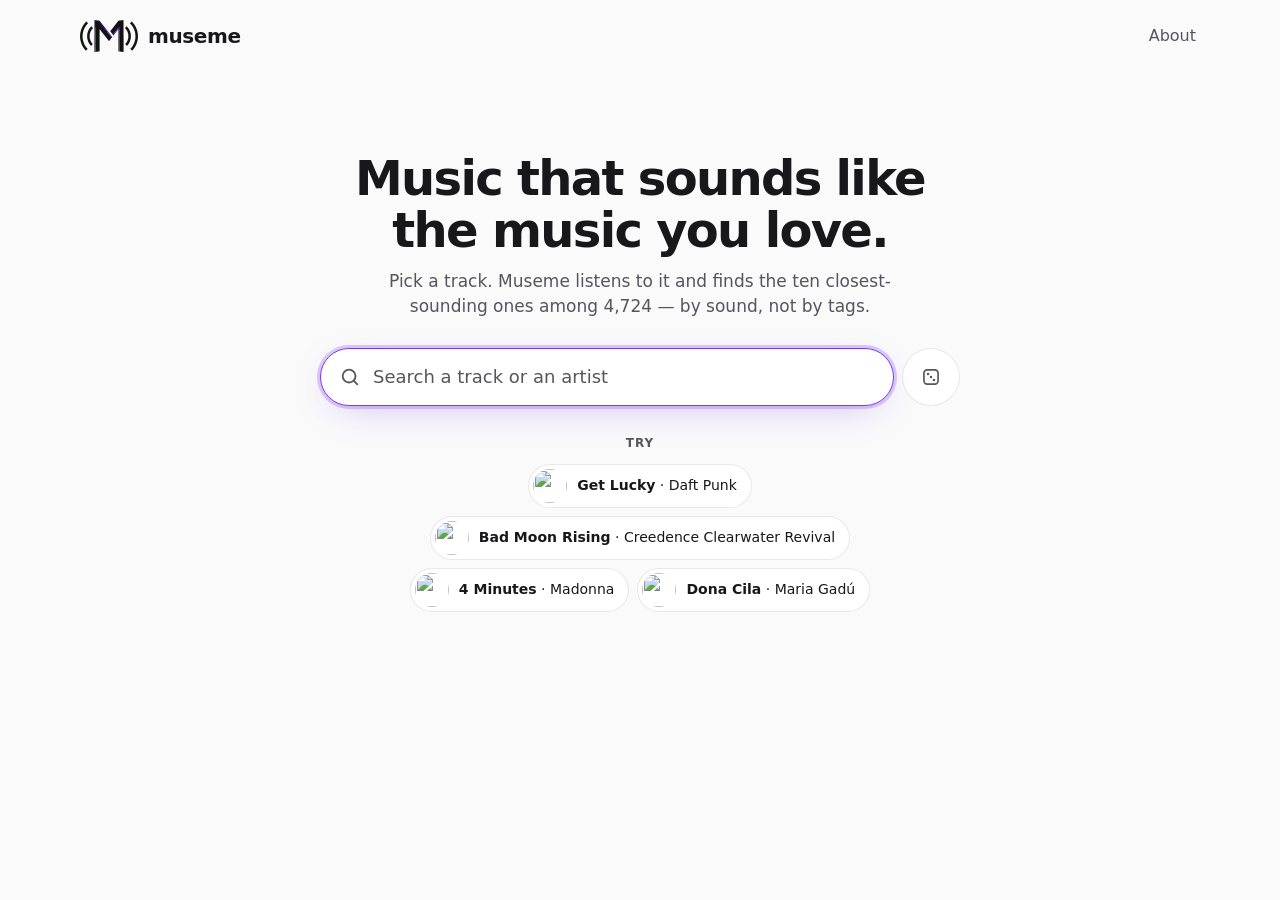
==== web/index.html @ a136fd3e "Site statique : recommandations precalculees, recherche unique, lecteur en bas L'app Dash sur Render" ====
<!doctype html>
<html lang="en">
<head>
  <meta charset="utf-8">
  <meta name="viewport" content="width=device-width, initial-scale=1, viewport-fit=cover">
  <title>Museme — music that sounds like the music you love</title>
  <meta name="description" content="Pick a track, hear ten that sound like it. Recommendations by sound, from a CLAP audio embedding of each preview.">
  <meta name="color-scheme" content="dark light">
  <meta name="theme-color" content="#0e0e10" media="(prefers-color-scheme: dark)">
  <meta name="theme-color" content="#fafafa" media="(prefers-color-scheme: light)">
  <link rel="icon" href="favicon.ico" sizes="any">
  <link rel="apple-touch-icon" href="img/apple-touch-icon.png">
  <link rel="preload" href="data/catalog.json" as="fetch" crossorigin>
  <link rel="preload" href="data/neighbors.json" as="fetch" crossorigin>
  <link rel="preconnect" href="https://i.scdn.co">
  <link rel="preconnect" href="https://p.scdn.co">
  <link rel="stylesheet" href="style.css">
  <script type="module" src="app.js"></script>
</head>
<body>
  <svg class="sprite" aria-hidden="true">
    <symbol id="i-search" viewBox="0 0 24 24" fill="none" stroke="currentColor" stroke-width="2" stroke-linecap="round"><circle cx="11" cy="11" r="7"/><path d="m20 20-3.5-3.5"/></symbol>
    <symbol id="i-dice" viewBox="0 0 24 24"><rect x="3.5" y="3.5" width="17" height="17" rx="4" fill="none" stroke="currentColor" stroke-width="2"/><circle cx="8.5" cy="8.5" r="1.5" fill="currentColor"/><circle cx="12" cy="12" r="1.5" fill="currentColor"/><circle cx="15.5" cy="15.5" r="1.5" fill="currentColor"/></symbol>
    <symbol id="i-play" viewBox="0 0 24 24" fill="currentColor"><path d="M8 5.6v12.8a1 1 0 0 0 1.53.85l10.2-6.4a1 1 0 0 0 0-1.7L9.53 4.75A1 1 0 0 0 8 5.6z"/></symbol>
    <symbol id="i-pause" viewBox="0 0 24 24" fill="currentColor"><rect x="6" y="5" width="4" height="14" rx="1"/><rect x="14" y="5" width="4" height="14" rx="1"/></symbol>
    <symbol id="i-prev" viewBox="0 0 24 24" fill="currentColor"><rect x="5" y="5" width="2.4" height="14" rx="1"/><path d="M19 6.4v11.2a.9.9 0 0 1-1.4.75l-8.4-5.6a.9.9 0 0 1 0-1.5l8.4-5.6A.9.9 0 0 1 19 6.4z"/></symbol>
    <symbol id="i-next" viewBox="0 0 24 24" fill="currentColor"><rect x="16.6" y="5" width="2.4" height="14" rx="1"/><path d="M5 6.4v11.2a.9.9 0 0 0 1.4.75l8.4-5.6a.9.9 0 0 0 0-1.5L6.4 5.65A.9.9 0 0 0 5 6.4z"/></symbol>
    <symbol id="i-similar" viewBox="0 0 24 24"><circle cx="12" cy="12" r="2.2" fill="currentColor"/><path d="M8.2 7.8a6 6 0 0 0 0 8.4M15.8 7.8a6 6 0 0 1 0 8.4M5.2 4.8a10.2 10.2 0 0 0 0 14.4M18.8 4.8a10.2 10.2 0 0 1 0 14.4" fill="none" stroke="currentColor" stroke-width="2" stroke-linecap="round"/></symbol>
    <symbol id="i-volume" viewBox="0 0 24 24"><path d="M4 9.5v5h3.5l4.5 4v-13l-4.5 4z" fill="currentColor"/><path d="M15.5 9a4 4 0 0 1 0 6M18 6.5a7.5 7.5 0 0 1 0 11" fill="none" stroke="currentColor" stroke-width="2" stroke-linecap="round"/></symbol>
    <symbol id="i-mute" viewBox="0 0 24 24"><path d="M4 9.5v5h3.5l4.5 4v-13l-4.5 4z" fill="currentColor"/><path d="m16 9.5 5 5m0-5-5 5" fill="none" stroke="currentColor" stroke-width="2" stroke-linecap="round"/></symbol>
  </svg>

  <header class="top">
    <a class="brand" href="./">
      <picture>
        <source srcset="img/logo-black.png" media="(prefers-color-scheme: light)">
        <img src="img/logo-white.png" alt="" width="58" height="32">
      </picture>
      <span>museme</span>
    </a>
    <nav><a href="about.html">About</a></nav>
  </header>

  <main id="layout" class="layout is-empty">
    <h1 class="visually-hidden">Museme</h1>

    <div id="hero" class="hero">
      <h2>Music that sounds like the music you love.</h2>
      <p>Pick a track. Museme listens to it and finds the ten closest-sounding ones
        among <span id="count">4,724</span> — by sound, not by tags.</p>
    </div>

    <div class="pick">
      <div class="search" role="search">
        <div class="search-field">
          <svg class="icon search-icon" aria-hidden="true"><use href="#i-search"/></svg>
          <input id="search" type="search" placeholder="Loading the catalogue…" disabled
                 role="combobox" aria-label="Search a track, an artist or an album"
                 aria-autocomplete="list" aria-expanded="false" aria-controls="results"
                 autocomplete="off" autocorrect="off" autocapitalize="off" spellcheck="false" enterkeyhint="search">
          <kbd class="search-key" aria-hidden="true">/</kbd>
        </div>
        <button id="surprise" class="icon-btn surprise" type="button" disabled
                title="Surprise me" aria-label="Surprise me: start from a random track">
          <svg class="icon" aria-hidden="true"><use href="#i-dice"/></svg>
        </button>
        <ul id="results" class="results" role="listbox" aria-label="Suggestions" hidden></ul>
      </div>

      <article id="seed" class="seed" aria-label="Your pick" hidden></article>
    </div>

    <div id="try" class="try">
      <p class="label">Try</p>
      <div id="examples" class="chips"></div>
    </div>

    <section id="recos" class="recos" aria-labelledby="recos-title" hidden>
      <h2 id="recos-title" class="label" aria-live="polite">Sounds like <span id="recos-seed"></span></h2>
      <ol id="reco-list" class="reco-list"></ol>
    </section>
  </main>

  <footer id="player" class="player" aria-label="Player" hidden>
    <div class="player-line" aria-hidden="true"><span id="p-line"></span></div>
    <div class="player-track">
      <span id="p-cover" class="player-cover"></span>
      <span class="player-text">
        <span id="p-title" class="player-title"></span>
        <span id="p-artist" class="player-artist"></span>
      </span>
    </div>
    <div class="player-center">
      <div class="player-controls">
        <button id="p-prev" class="icon-btn" type="button" aria-label="Previous"><svg class="icon" aria-hidden="true"><use href="#i-prev"/></svg></button>
        <button id="p-play" class="play-btn" type="button" aria-label="Play"><svg class="icon" aria-hidden="true"><use href="#i-play"/></svg></button>
        <button id="p-next" class="icon-btn" type="button" aria-label="Next"><svg class="icon" aria-hidden="true"><use href="#i-next"/></svg></button>
      </div>
      <div class="player-progress">
        <span id="p-time" class="time">0:00</span>
        <input id="p-seek" class="range" type="range" min="0" max="30" step="0.1" value="0" aria-label="Position">
        <span id="p-duration" class="time">0:30</span>
      </div>
    </div>
    <div class="player-extra">
      <button id="p-similar" class="icon-btn" type="button" title="Find similar" aria-label="Find tracks similar to this one"><svg class="icon" aria-hidden="true"><use href="#i-similar"/></svg></button>
      <button id="p-mute" class="icon-btn volume-btn" type="button" aria-label="Mute"><svg class="icon" aria-hidden="true"><use href="#i-volume"/></svg></button>
      <input id="p-volume" class="range volume" type="range" min="0" max="1" step="0.01" value="1" aria-label="Volume">
    </div>
    <p id="toast" class="toast" role="status"></p>
  </footer>
</body>
</html>
---- web/style.css ----
/* Museme : une feuille pour les deux pages (index.html, about.html).
   Theme sombre par defaut, clair si l'appareil est regle en clair.
   Paliers : moins de 600 px (une colonne), 600-899 px, 900 px et plus. */

:root {
  color-scheme: dark;
  --bg: #0e0e10;
  --surface: #17171a;
  --surface-2: #232328;
  --hover: rgba(255, 255, 255, .06);
  --line: rgba(255, 255, 255, .09);
  --line-strong: rgba(255, 255, 255, .22);
  --text: #f4f4f5;
  --muted: #a1a1aa;
  --accent: #a78bfa;
  --accent-2: #fb923c;
  --on-accent: #0e0e10;
  --shadow: 0 18px 50px -18px rgba(0, 0, 0, .7);
  --bar-h: 76px;
  --gutter: clamp(16px, 4vw, 40px);
  --max: 1200px;
  --font: ui-sans-serif, system-ui, -apple-system, "Segoe UI Variable Text", "Segoe UI", Roboto, "Helvetica Neue", Arial, sans-serif;
}

@media (prefers-color-scheme: light) {
  :root {
    color-scheme: light;
    --bg: #fafafa;
    --surface: #ffffff;
    --surface-2: #ececef;
    --hover: rgba(0, 0, 0, .045);
    --line: rgba(0, 0, 0, .09);
    --line-strong: rgba(0, 0, 0, .2);
    --text: #18181b;
    --muted: #55555e;
    --accent: #7c3aed;
    --accent-2: #ea580c;
    --on-accent: #ffffff;
    --shadow: 0 18px 50px -22px rgba(0, 0, 0, .35);
  }
}

*, *::before, *::after { box-sizing: border-box; }

html { -webkit-text-size-adjust: 100%; }

body {
  margin: 0;
  min-height: 100vh;
  background: var(--bg);
  color: var(--text);
  font: 400 16px/1.5 var(--font);
  -webkit-font-smoothing: antialiased;
  overflow-x: hidden;
}

/* La barre de lecture est fixe : la page garde sa hauteur en bas pour que la
   derniere recommandation ne passe jamais dessous. */
body.has-player { padding-bottom: calc(var(--bar-h) + env(safe-area-inset-bottom)); }

img { display: block; max-width: 100%; }
button, input { font: inherit; color: inherit; }
button { cursor: pointer; }
button:disabled { cursor: default; opacity: .45; }
a { color: inherit; }
:focus-visible { outline: 2px solid var(--accent); outline-offset: 2px; }

.visually-hidden {
  position: absolute; width: 1px; height: 1px; margin: -1px; padding: 0;
  overflow: hidden; clip: rect(0 0 0 0); white-space: nowrap; border: 0;
}

.icon { width: 20px; height: 20px; flex: none; }
/* Sprite des icones : l'attribut hidden ne s'applique pas a un <svg>. */
.sprite { position: absolute; width: 0; height: 0; overflow: hidden; }

.label {
  margin: 0;
  font-size: 12px;
  font-weight: 600;
  letter-spacing: .08em;
  text-transform: uppercase;
  color: var(--muted);
}

.icon-btn {
  display: inline-grid;
  place-items: center;
  width: 44px;
  height: 44px;
  flex: none;
  padding: 0;
  border: 0;
  border-radius: 50%;
  background: none;
  color: var(--muted);
  transition: color .15s, background-color .15s;
}
.icon-btn:hover:not(:disabled) { color: var(--text); background: var(--hover); }

/* ---------- En-tete ---------- */

.top {
  display: flex;
  align-items: center;
  justify-content: space-between;
  max-width: var(--max);
  margin: 0 auto;
  padding: 14px var(--gutter);
}

.brand {
  display: inline-flex;
  align-items: center;
  gap: 10px;
  text-decoration: none;
  font-weight: 700;
  font-size: 20px;
  letter-spacing: -.02em;
}
.brand img { width: 58px; height: 32px; }

.top nav a {
  display: inline-block;
  padding: 10px 4px;
  color: var(--muted);
  text-decoration: none;
  font-weight: 500;
}
.top nav a:hover { color: var(--text); }

/* ---------- Mise en page ---------- */

.layout {
  display: grid;
  grid-template-columns: minmax(0, 1fr);
  gap: 28px;
  max-width: var(--max);
  margin: 0 auto;
  padding: 8px var(--gutter) 48px;
}

/* Une colonne : la recherche reste collee en haut de l'ecran. Elle doit etre
   un enfant direct de .layout, en bloc et non en grille : dans une grille,
   un element colle ne sort pas de sa cellule. */
@media (max-width: 599px) {
  .layout { display: block; }
  .pick { display: contents; }
  .recos { margin-top: 28px; }
  .hero { margin-bottom: 20px; }
  .try { margin-top: 28px; }
}

@media (min-width: 600px) {
  .layout { grid-template-columns: 280px minmax(0, 1fr); gap: 32px; }
}

@media (min-width: 900px) {
  .layout { grid-template-columns: 340px minmax(0, 1fr); gap: 56px; }
}

/* Accueil, avant tout choix : une colonne centree, la recherche au milieu,
   plus grande. .is-empty l'emporte sur les grilles ci-dessus. */
.layout.is-empty {
  grid-template-columns: minmax(0, 640px);
  justify-content: center;
  gap: 28px;
  padding-top: clamp(24px, 9vh, 112px);
  text-align: center;
}
.layout.is-empty .pick { position: static; }

/* Colonne gauche fixe au defilement quand l'ecran est assez haut pour elle. */
@media (min-width: 600px) and (min-height: 760px) {
  .pick { position: sticky; top: 16px; align-self: start; }
}

/* ---------- Recherche ---------- */

.search { position: relative; display: flex; gap: 8px; align-items: center; }
@media (max-width: 599px) {
  .search {
    position: sticky;
    top: 0;
    z-index: 20;
    margin: -8px calc(-1 * var(--gutter)) 0;
    padding: 8px var(--gutter);
    background: var(--bg);
  }
}

.search-field { position: relative; flex: 1; min-width: 0; }

.search-icon {
  position: absolute;
  left: 16px;
  top: 50%;
  transform: translateY(-50%);
  color: var(--muted);
  pointer-events: none;
}

.search input {
  width: 100%;
  height: 48px;
  padding: 0 40px 0 46px;
  border: 1px solid var(--line);
  border-radius: 999px;
  background: var(--surface);
  font-size: 16px; /* sous 16 px, iOS zoome sur le champ */
  transition: border-color .15s, box-shadow .15s;
  -webkit-appearance: none;
  appearance: none;
}
.search input::placeholder { color: var(--muted); opacity: 1; }
.search input:focus { outline: none; border-color: var(--accent); box-shadow: 0 0 0 3px color-mix(in srgb, var(--accent) 25%, transparent); }
.search input::-webkit-search-cancel-button { -webkit-appearance: none; }

.search-key {
  position: absolute;
  right: 14px;
  top: 50%;
  transform: translateY(-50%);
  padding: 0 7px;
  border: 1px solid var(--line-strong);
  border-radius: 5px;
  color: var(--muted);
  font: 12px/18px var(--font);
  pointer-events: none;
}
.search input:focus ~ .search-key,
.search input:not(:placeholder-shown) ~ .search-key { display: none; }
@media (hover: none) {
  .search-key { display: none; }
  .search input { padding-right: 16px; }
}

.surprise { width: 48px; height: 48px; border: 1px solid var(--line); background: var(--surface); }

/* Suggestions : plus larges que la colonne quand la place le permet. */
.results {
  position: absolute;
  top: calc(100% + 6px);
  left: 0;
  z-index: 30;
  width: max(100%, min(520px, calc(100vw - 2 * var(--gutter))));
  max-height: min(60vh, 456px);
  margin: 0;
  padding: 6px;
  overflow-y: auto;
  overscroll-behavior: contain;
  list-style: none;
  background: var(--surface);
  border: 1px solid var(--line);
  border-radius: 14px;
  box-shadow: var(--shadow);
}
@media (max-width: 599px) {
  .results { left: var(--gutter); width: calc(100% - 2 * var(--gutter)); top: calc(100% - 2px); }
}

.results li {
  display: grid;
  grid-template-columns: 40px minmax(0, 1fr);
  gap: 12px;
  align-items: center;
  min-height: 52px;
  padding: 6px 8px;
  border-radius: 8px;
  cursor: pointer;
}
.results li[aria-selected="true"] { background: var(--hover); }
@media (hover: hover) { .results li:hover { background: var(--hover); } }
.results .empty { display: block; min-height: 0; padding: 12px; color: var(--muted); cursor: default; }

.opt-cover { width: 40px; height: 40px; border-radius: 4px; object-fit: cover; background: var(--surface-2); }
.opt-text, .row-text, .player-text { display: grid; min-width: 0; }
.opt-title, .opt-artist { overflow: hidden; white-space: nowrap; text-overflow: ellipsis; }
.opt-title { font-weight: 500; }
.opt-artist { font-size: 14px; color: var(--muted); }
mark { background: none; color: inherit; font-weight: 700; }
.opt-artist mark { color: var(--text); }

/* ---------- Morceau de depart ---------- */

.seed { margin-top: 24px; }
.seed[hidden] { display: none; }

.seed-cover {
  width: 100%;
  height: auto;
  aspect-ratio: 1;
  object-fit: cover;
  border-radius: 12px;
  /* --thumb : la vignette 64 px, deja en cache, en attendant la grande */
  background: var(--surface-2) var(--thumb, none) center / cover no-repeat;
  box-shadow: var(--shadow);
}

.cover-missing {
  display: grid;
  place-items: center;
  color: var(--muted);
  font-size: 20px;
}
.seed-cover.cover-missing { font-size: 64px; }

.seed-text { min-width: 0; padding-top: 18px; }

.seed-title {
  margin: 6px 0 2px;
  font-size: clamp(1.25rem, 1rem + .8vw, 1.6rem);
  font-weight: 700;
  line-height: 1.2;
  letter-spacing: -.015em;
  overflow-wrap: anywhere;
  display: -webkit-box;
  -webkit-line-clamp: 3;
  -webkit-box-orient: vertical;
  overflow: hidden;
}

.seed-artist { margin: 0; color: var(--muted); font-size: 17px; }

.seed-album {
  margin: 6px 0 0;
  overflow: hidden;
  white-space: nowrap;
  text-overflow: ellipsis;
  font-size: 14px;
  color: var(--muted);
}

.play-pill {
  display: inline-flex;
  align-items: center;
  gap: 8px;
  min-height: 44px;
  margin-top: 18px;
  padding: 0 20px 0 16px;
  border: 0;
  border-radius: 999px;
  background: var(--accent);
  color: var(--on-accent);
  font-weight: 600;
  transition: transform .15s, filter .15s;
}
.play-pill:hover { filter: brightness(1.08); }
.play-pill:active { transform: scale(.97); }

@media (max-width: 599px) {
  .seed {
    display: grid;
    grid-template-columns: 88px minmax(0, 1fr);
    gap: 16px;
    align-items: center;
    margin-top: 12px;
  }
  .seed-cover { border-radius: 8px; box-shadow: none; }
  .seed-cover.cover-missing { font-size: 32px; }
  .seed-text { padding-top: 0; }
  .seed-text .label { display: none; }
  .seed-title { margin-top: 0; font-size: 18px; -webkit-line-clamp: 2; }
  .seed-artist { font-size: 15px; }
  .seed-album { display: none; }
  .play-pill { margin-top: 10px; min-height: 40px; padding: 0 16px 0 12px; font-size: 14px; }
}

/* ---------- Accueil (avant tout choix) ---------- */

.hero h2 {
  margin: 0 0 12px;
  font-size: clamp(1.8rem, 1.1rem + 2.6vw, 3rem);
  line-height: 1.08;
  letter-spacing: -.035em;
}
.hero p { margin: 0 auto; max-width: 520px; color: var(--muted); font-size: 17px; }

.is-empty .search input {
  height: 58px;
  padding-left: 52px;
  font-size: 18px;
  border-color: var(--line-strong);
  box-shadow: 0 10px 40px -16px color-mix(in srgb, var(--accent) 45%, transparent);
}
.is-empty .search input:focus {
  border-color: var(--accent);
  box-shadow: 0 0 0 3px color-mix(in srgb, var(--accent) 25%, transparent),
              0 10px 40px -16px color-mix(in srgb, var(--accent) 45%, transparent);
}
.is-empty .search-icon { left: 19px; width: 22px; height: 22px; }
.is-empty .surprise { width: 58px; height: 58px; }
.is-empty .results { text-align: left; }

.try .label { margin-bottom: 12px; }
.chips { display: flex; flex-wrap: wrap; justify-content: center; gap: 8px; }
.chip {
  display: inline-flex;
  align-items: center;
  gap: 10px;
  max-width: 100%;
  min-height: 44px;
  padding: 4px 14px 4px 4px;
  border: 1px solid var(--line);
  border-radius: 999px;
  background: var(--surface);
  text-align: left;
  transition: border-color .15s;
}
.chip:hover { border-color: var(--line-strong); }
.chip img, .chip .cover-missing { width: 34px; height: 34px; border-radius: 50%; object-fit: cover; flex: none; }
.chip span { overflow: hidden; white-space: nowrap; text-overflow: ellipsis; font-size: 14px; }
.chip b { font-weight: 600; }

/* ---------- Recommandations ---------- */

.recos { min-width: 0; }
.recos .label { margin: 4px 0 8px; overflow: hidden; white-space: nowrap; text-overflow: ellipsis; }
#recos-seed { color: var(--text); }

.reco-list { margin: 0; padding: 0; list-style: none; }

.row {
  display: grid;
  grid-template-columns: minmax(0, 1fr) auto;
  align-items: center;
  border-radius: 10px;
  transition: background-color .15s;
}
@media (hover: hover) { .row:hover { background: var(--hover); } }
.row.is-current { background: var(--hover); }

.row-main {
  display: grid;
  grid-template-columns: 28px 48px minmax(0, 1fr);
  gap: 14px;
  align-items: center;
  min-height: 64px;
  padding: 8px 8px;
  border: 0;
  border-radius: 10px;
  background: none;
  text-align: left;
}

.row-rank {
  display: grid;
  place-items: center;
  height: 24px;
  color: var(--muted);
  font-size: 14px;
  font-variant-numeric: tabular-nums;
}
.row-rank > * { grid-area: 1 / 1; }
.row-rank .icon { width: 16px; height: 16px; color: var(--text); }
.row-icon-play, .row-icon-pause, .row-rank .eq { visibility: hidden; }
@media (hover: hover) {
  .row:hover .row-num { visibility: hidden; }
  .row:hover:not(.is-playing) .row-icon-play { visibility: visible; }
  .row.is-playing:hover .row-icon-pause { visibility: visible; }
  .row.is-playing:hover .eq { visibility: hidden; }
}
.row.is-current .row-num { visibility: hidden; }
.row.is-current .eq { visibility: visible; }

.row-cover { width: 48px; height: 48px; border-radius: 6px; object-fit: cover; background: var(--surface-2); }

.row-title, .row-artist { overflow: hidden; white-space: nowrap; text-overflow: ellipsis; }
.row-title { font-weight: 600; }
.row-artist { font-size: 14px; color: var(--muted); }
.row.is-current .row-title { color: var(--accent); }

.row-similar { margin-right: 4px; }
@media (hover: hover) {
  .row .row-similar { opacity: 0; transition: opacity .15s, color .15s, background-color .15s; }
  .row:hover .row-similar, .row:focus-within .row-similar { opacity: 1; }
}

@media (max-width: 599px) {
  .row-main { grid-template-columns: 22px 44px minmax(0, 1fr); gap: 12px; padding: 6px 4px; min-height: 60px; }
  .row-cover { width: 44px; height: 44px; }
  .row-similar { margin-right: 0; }
}

/* Petit egaliseur sur la ligne en cours, fige en pause */
.eq { display: inline-flex; align-items: flex-end; gap: 2px; height: 14px; }
.eq i { width: 3px; height: 4px; border-radius: 1px; background: var(--accent); }
.row.is-playing .eq i { animation: eq .9s ease-in-out infinite alternate; }
.eq i:nth-child(2) { animation-delay: -.35s; }
.eq i:nth-child(3) { animation-delay: -.7s; }
@keyframes eq { from { height: 3px; } to { height: 14px; } }
@media (prefers-reduced-motion: reduce) {
  .row.is-playing .eq i { animation: none; height: 10px; }
}

/* ---------- Barre de lecture ---------- */

.player {
  position: fixed;
  left: 0;
  right: 0;
  bottom: 0;
  z-index: 40;
  display: grid;
  grid-template-columns: minmax(0, 1fr) minmax(0, 1.4fr) minmax(0, 1fr);
  gap: 16px;
  align-items: center;
  height: calc(var(--bar-h) + env(safe-area-inset-bottom));
  padding: 0 var(--gutter) env(safe-area-inset-bottom);
  background: var(--surface);
  background: color-mix(in srgb, var(--surface) 88%, transparent);
  -webkit-backdrop-filter: blur(18px);
  backdrop-filter: blur(18px);
  border-top: 1px solid var(--line);
  animation: slide-up .25s ease-out;
}
.player[hidden] { display: none; }
@keyframes slide-up { from { transform: translateY(100%); } }
@media (prefers-reduced-motion: reduce) { .player { animation: none; } }

.player-track { display: flex; align-items: center; gap: 12px; min-width: 0; }
.player-cover, .player-cover img { width: 52px; height: 52px; flex: none; border-radius: 6px; object-fit: cover; background: var(--surface-2); }
.player-title, .player-artist { overflow: hidden; white-space: nowrap; text-overflow: ellipsis; }
.player-title { font-weight: 600; font-size: 15px; }
.player-artist { font-size: 13px; color: var(--muted); }

.player-center { display: grid; gap: 2px; justify-items: center; min-width: 0; }
.player-controls { display: flex; align-items: center; gap: 12px; }
.player-controls .icon-btn { width: 40px; height: 40px; color: var(--text); }

.play-btn {
  display: grid;
  place-items: center;
  width: 40px;
  height: 40px;
  padding: 0;
  border: 0;
  border-radius: 50%;
  background: var(--text);
  color: var(--bg);
  transition: transform .15s;
}
.play-btn:hover { transform: scale(1.06); }
.play-btn .icon { width: 18px; height: 18px; }

.player-progress { display: flex; align-items: center; gap: 10px; width: 100%; max-width: 560px; }
.time { min-width: 34px; font-size: 12px; color: var(--muted); font-variant-numeric: tabular-nums; text-align: center; }

.player-extra { display: flex; align-items: center; justify-content: flex-end; gap: 4px; min-width: 0; }

/* Fine ligne de progression, en une colonne seulement */
.player-line { display: none; position: absolute; left: 0; right: 0; top: -1px; height: 2px; background: var(--line); }
.player-line span { display: block; height: 100%; width: 0; background: linear-gradient(90deg, var(--accent), var(--accent-2)); }

.toast {
  position: absolute;
  left: 50%;
  bottom: calc(100% + 12px);
  margin: 0;
  padding: 8px 14px;
  border-radius: 8px;
  background: var(--text);
  color: var(--bg);
  font-size: 14px;
  white-space: nowrap;
  transform: translateX(-50%);
  opacity: 0;
  pointer-events: none;
  transition: opacity .2s;
}
.toast.is-visible { opacity: 1; }

@media (max-width: 899px) {
  .player { grid-template-columns: minmax(0, 1fr) auto auto; }
  .player-center { display: contents; }
  .player-progress { display: none; }
  .player-line { display: block; }
  .volume, .volume-btn { display: none; }
}

@media (max-width: 599px) {
  :root { --bar-h: 64px; }
  .player { gap: 4px; padding-right: calc(var(--gutter) - 8px); }
  .player-cover, .player-cover img { width: 44px; height: 44px; }
  #p-prev, #p-similar { display: none; }
  .player-controls { gap: 4px; }
  .player-controls .icon-btn { width: 44px; height: 44px; }
}

/* Curseurs (position, volume) : piste fine, partie jouee aux couleurs du logo */
.range {
  --p: 0%;
  width: 100%;
  height: 16px;
  margin: 0;
  background: transparent;
  cursor: pointer;
  -webkit-appearance: none;
  appearance: none;
}
.range::-webkit-slider-runnable-track {
  height: 4px;
  border-radius: 2px;
  background: linear-gradient(90deg, var(--accent), var(--accent-2)) 0 0 / var(--p) 100% no-repeat, var(--line-strong);
}
.range::-webkit-slider-thumb {
  width: 12px;
  height: 12px;
  margin-top: -4px;
  border-radius: 50%;
  background: var(--text);
  opacity: 0;
  transition: opacity .15s;
  -webkit-appearance: none;
  appearance: none;
}
.range:hover::-webkit-slider-thumb, .range:focus-visible::-webkit-slider-thumb { opacity: 1; }
.range::-moz-range-track { height: 4px; border-radius: 2px; background: var(--line-strong); }
.range::-moz-range-progress { height: 4px; border-radius: 2px; background: linear-gradient(90deg, var(--accent), var(--accent-2)); }
.range::-moz-range-thumb { width: 12px; height: 12px; border: 0; border-radius: 50%; background: var(--text); }
.range:focus-visible { outline-offset: 4px; }
.range.volume { width: 100px; flex: none; }

/* ---------- Page About ---------- */

.prose {
  max-width: 680px;
  margin: 0 auto;
  padding: 16px var(--gutter) 72px;
}
.prose h1 {
  margin: 0 0 16px;
  font-size: clamp(2rem, 1.4rem + 2.4vw, 3rem);
  line-height: 1.08;
  letter-spacing: -.035em;
}
.prose h2 { margin: 48px 0 12px; font-size: 20px; letter-spacing: -.01em; }
.prose p, .prose li { color: var(--muted); }
.prose strong { color: var(--text); font-weight: 600; }
.prose code { font-size: .88em; color: var(--text); }
.prose .lead { font-size: 19px; color: var(--text); }
.prose ol, .prose ul { padding-left: 1.2em; }
.prose li { margin-bottom: 8px; }
.prose a { color: var(--text); text-decoration-color: var(--line-strong); text-underline-offset: 3px; }
.prose a:hover { text-decoration-color: var(--accent); }

.table-wrap { overflow-x: auto; }
.prose table { width: 100%; border-collapse: collapse; font-size: 15px; font-variant-numeric: tabular-nums; }
.prose th, .prose td { padding: 10px 12px; border-bottom: 1px solid var(--line); text-align: right; white-space: nowrap; }
.prose th:first-child, .prose td:first-child { text-align: left; white-space: normal; }
.prose th { color: var(--muted); font-weight: 500; font-size: 13px; }
.prose tr.best td { color: var(--text); font-weight: 600; }

.prose .team { padding: 0; }
.team { display: grid; grid-template-columns: repeat(auto-fill, minmax(180px, 1fr)); gap: 12px; padding: 0; list-style: none; }
.team li { margin: 0; padding: 14px 16px; border: 1px solid var(--line); border-radius: 12px; background: var(--surface); }
.team b { display: block; color: var(--text); font-weight: 600; }
.team span { font-size: 14px; }

.prose footer { margin-top: 56px; padding-top: 20px; border-top: 1px solid var(--line); font-size: 14px; color: var(--muted); }
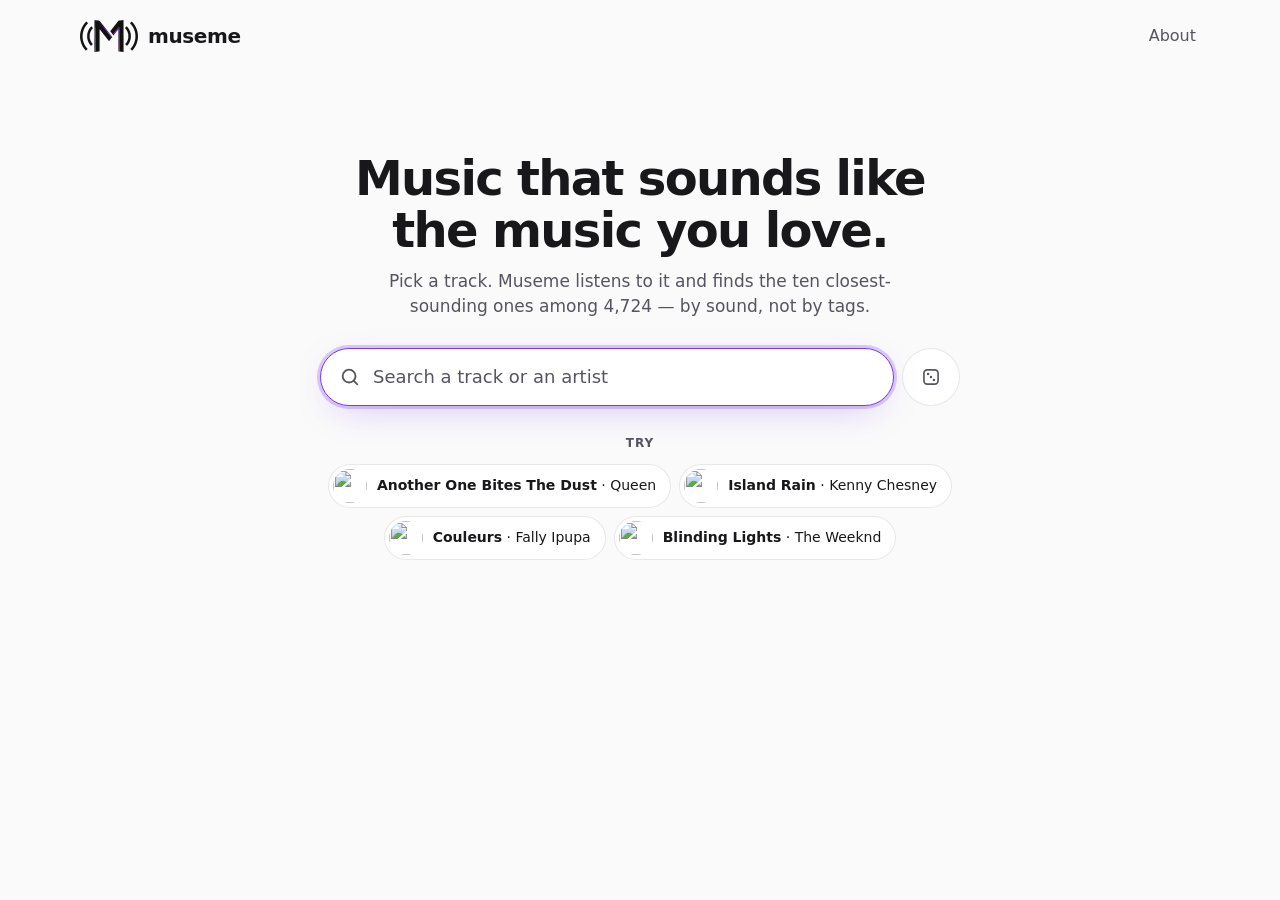
==== commit e61458bd: "Lecture complete par Spotify pour les comptes invites, file de 50, app Android - Comptes invites (mo" ====
--- a/web/index.html
+++ b/web/index.html
@@ -10,6 +10,7 @@
   <meta name="theme-color" content="#fafafa" media="(prefers-color-scheme: light)">
   <link rel="icon" href="favicon.ico" sizes="any">
   <link rel="apple-touch-icon" href="img/apple-touch-icon.png">
+  <link rel="manifest" href="manifest.webmanifest">
   <link rel="preload" href="data/catalog.json" as="fetch" crossorigin>
   <link rel="preload" href="data/neighbors.json" as="fetch" crossorigin>
   <link rel="preconnect" href="https://i.scdn.co">
@@ -28,6 +29,7 @@
     <symbol id="i-similar" viewBox="0 0 24 24"><circle cx="12" cy="12" r="2.2" fill="currentColor"/><path d="M8.2 7.8a6 6 0 0 0 0 8.4M15.8 7.8a6 6 0 0 1 0 8.4M5.2 4.8a10.2 10.2 0 0 0 0 14.4M18.8 4.8a10.2 10.2 0 0 1 0 14.4" fill="none" stroke="currentColor" stroke-width="2" stroke-linecap="round"/></symbol>
     <symbol id="i-volume" viewBox="0 0 24 24"><path d="M4 9.5v5h3.5l4.5 4v-13l-4.5 4z" fill="currentColor"/><path d="M15.5 9a4 4 0 0 1 0 6M18 6.5a7.5 7.5 0 0 1 0 11" fill="none" stroke="currentColor" stroke-width="2" stroke-linecap="round"/></symbol>
     <symbol id="i-mute" viewBox="0 0 24 24"><path d="M4 9.5v5h3.5l4.5 4v-13l-4.5 4z" fill="currentColor"/><path d="m16 9.5 5 5m0-5-5 5" fill="none" stroke="currentColor" stroke-width="2" stroke-linecap="round"/></symbol>
+    <symbol id="i-spotify" viewBox="0 0 24 24"><path fill="currentColor" d="M12 0C5.4 0 0 5.4 0 12s5.4 12 12 12 12-5.4 12-12S18.66 0 12 0zm5.521 17.34c-.24.359-.66.48-1.021.24-2.82-1.74-6.36-2.101-10.561-1.141-.418.122-.779-.179-.899-.539-.12-.421.18-.78.54-.9 4.56-1.021 8.52-.6 11.64 1.32.42.18.479.659.301 1.02zm1.44-3.3c-.301.42-.841.6-1.262.3-3.239-1.98-8.159-2.58-11.939-1.38-.479.12-1.02-.12-1.14-.6-.12-.48.12-1.021.6-1.141C9.6 9.9 15 10.561 18.72 12.84c.361.181.54.78.241 1.2zm.12-3.36C15.24 8.4 8.82 8.16 5.16 9.301c-.6.179-1.2-.181-1.38-.721-.18-.601.18-1.2.72-1.381 4.26-1.26 11.28-1.02 15.721 1.621.539.3.719 1.02.419 1.56-.299.421-1.02.599-1.559.3z"/></symbol>
   </svg>
 
   <header class="top">
@@ -38,7 +40,11 @@
       </picture>
       <span>museme</span>
     </a>
-    <nav><a href="about.html">About</a></nav>
+    <nav>
+      <!-- Lecture complete : visible seulement dans un navigateur invite (spotify.js). -->
+      <button id="spotify" class="nav-btn" type="button" hidden></button>
+      <a href="about.html">About</a>
+    </nav>
   </header>
 
   <main id="layout" class="layout is-empty">
@@ -103,11 +109,12 @@
       </div>
     </div>
     <div class="player-extra">
+      <a id="p-spotify" class="icon-btn player-spotify" target="_blank" rel="noopener" title="Open in Spotify" aria-label="Open in Spotify" hidden><svg class="icon" aria-hidden="true"><use href="#i-spotify"/></svg></a>
       <button id="p-similar" class="icon-btn" type="button" title="Find similar" aria-label="Find tracks similar to this one"><svg class="icon" aria-hidden="true"><use href="#i-similar"/></svg></button>
       <button id="p-mute" class="icon-btn volume-btn" type="button" aria-label="Mute"><svg class="icon" aria-hidden="true"><use href="#i-volume"/></svg></button>
       <input id="p-volume" class="range volume" type="range" min="0" max="1" step="0.01" value="1" aria-label="Volume">
     </div>
-    <p id="toast" class="toast" role="status"></p>
   </footer>
+  <p id="toast" class="toast" role="status"></p>
 </body>
 </html>
--- a/web/style.css
+++ b/web/style.css
@@ -120,6 +120,7 @@
 }
 .brand img { width: 58px; height: 32px; }
 
+.top nav { display: flex; align-items: center; gap: 12px; }
 .top nav a {
   display: inline-block;
   padding: 10px 4px;
@@ -128,6 +129,33 @@
   font-weight: 500;
 }
 .top nav a:hover { color: var(--text); }
+
+/* Connexion Spotify : seulement dans un navigateur invite (spotify.js). */
+.nav-btn {
+  display: inline-flex;
+  align-items: center;
+  gap: 8px;
+  height: 36px;
+  padding: 0 14px 0 10px;
+  border: 1px solid var(--line-strong);
+  border-radius: 999px;
+  background: none;
+  color: var(--muted);
+  font-size: 14px;
+  font-weight: 500;
+  white-space: nowrap;
+  transition: color .15s, background-color .15s;
+}
+.nav-btn:hover:not(:disabled) { color: var(--text); background: var(--hover); }
+.nav-btn[hidden] { display: none; }
+/* Logo Spotify : 21 px au minimum, vert quand la session est prete. */
+.nav-btn .icon { width: 22px; height: 22px; }
+.nav-btn.is-on .icon, .player-spotify { color: #1ed760; }
+/* Telephone : l'icone seule, le logo de Museme garde sa place. */
+@media (max-width: 599px) {
+  .nav-btn { width: 40px; height: 40px; padding: 0; justify-content: center; }
+  .nav-btn span { display: none; }
+}
 
 /* ---------- Mise en page ---------- */
 
@@ -547,22 +575,29 @@
 .time { min-width: 34px; font-size: 12px; color: var(--muted); font-variant-numeric: tabular-nums; text-align: center; }
 
 .player-extra { display: flex; align-items: center; justify-content: flex-end; gap: 4px; min-width: 0; }
+.player-spotify[hidden] { display: none; }
+.player-spotify .icon { width: 22px; height: 22px; }
+.icon-btn.player-spotify:hover { color: #1ed760; }
 
 /* Fine ligne de progression, en une colonne seulement */
 .player-line { display: none; position: absolute; left: 0; right: 0; top: -1px; height: 2px; background: var(--line); }
 .player-line span { display: block; height: 100%; width: 0; background: linear-gradient(90deg, var(--accent), var(--accent-2)); }
 
+/* Hors de la barre de lecture : visible aussi avant le premier morceau. */
 .toast {
-  position: absolute;
+  position: fixed;
+  z-index: 50;
   left: 50%;
-  bottom: calc(100% + 12px);
+  bottom: calc(var(--bar-h) + env(safe-area-inset-bottom) + 12px);
+  width: max-content;
+  max-width: calc(100vw - 32px);
   margin: 0;
   padding: 8px 14px;
   border-radius: 8px;
   background: var(--text);
   color: var(--bg);
   font-size: 14px;
-  white-space: nowrap;
+  text-align: center;
   transform: translateX(-50%);
   opacity: 0;
   pointer-events: none;
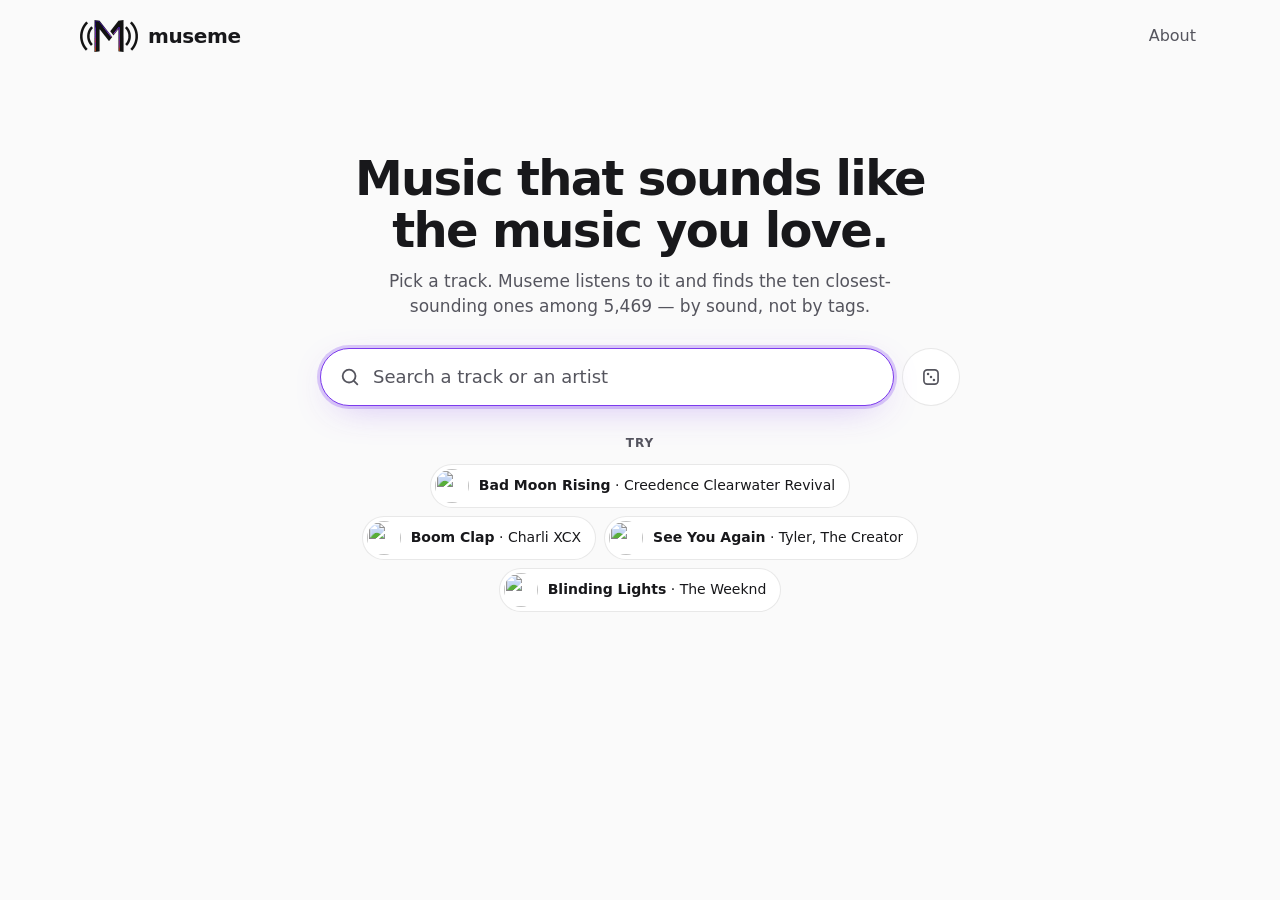
==== commit db5d2c54: "Catalogue : 745 tubes des annees 80 a aujourd'hui (5 469 morceaux) - 13 playlists Spotify de plus (A" ====
--- a/web/index.html
+++ b/web/index.html
@@ -53,7 +53,7 @@
     <div id="hero" class="hero">
       <h2>Music that sounds like the music you love.</h2>
       <p>Pick a track. Museme listens to it and finds the ten closest-sounding ones
-        among <span id="count">4,724</span> — by sound, not by tags.</p>
+        among <span id="count">5,469</span> — by sound, not by tags.</p>
     </div>
 
     <div class="pick">
--- a/web/style.css
+++ b/web/style.css
@@ -439,6 +439,19 @@
 .chip img, .chip .cover-missing { width: 34px; height: 34px; border-radius: 50%; object-fit: cover; flex: none; }
 .chip span { overflow: hidden; white-space: nowrap; text-overflow: ellipsis; font-size: 14px; }
 .chip b { font-weight: 600; }
+.chip-surprise { display: none; }
+.chip-surprise .icon { width: 34px; height: 34px; padding: 7px; border-radius: 50%; background: var(--hover); flex: none; }
+
+/* Accueil sur mobile : sans la phrase d'explication (reprise dans About), une
+   recherche a 16 px qui laisse lire tout le texte indicatif, et le de en
+   derniere puce des exemples plutot qu'a cote de la recherche. */
+@media (max-width: 599px) {
+  .hero p { display: none; }
+  .hero { margin-bottom: 10px; }
+  .is-empty .search input { font-size: 16px; }
+  .is-empty .surprise { display: none; }
+  .chip-surprise { display: inline-flex; }
+}
 
 /* ---------- Recommandations ---------- */
 
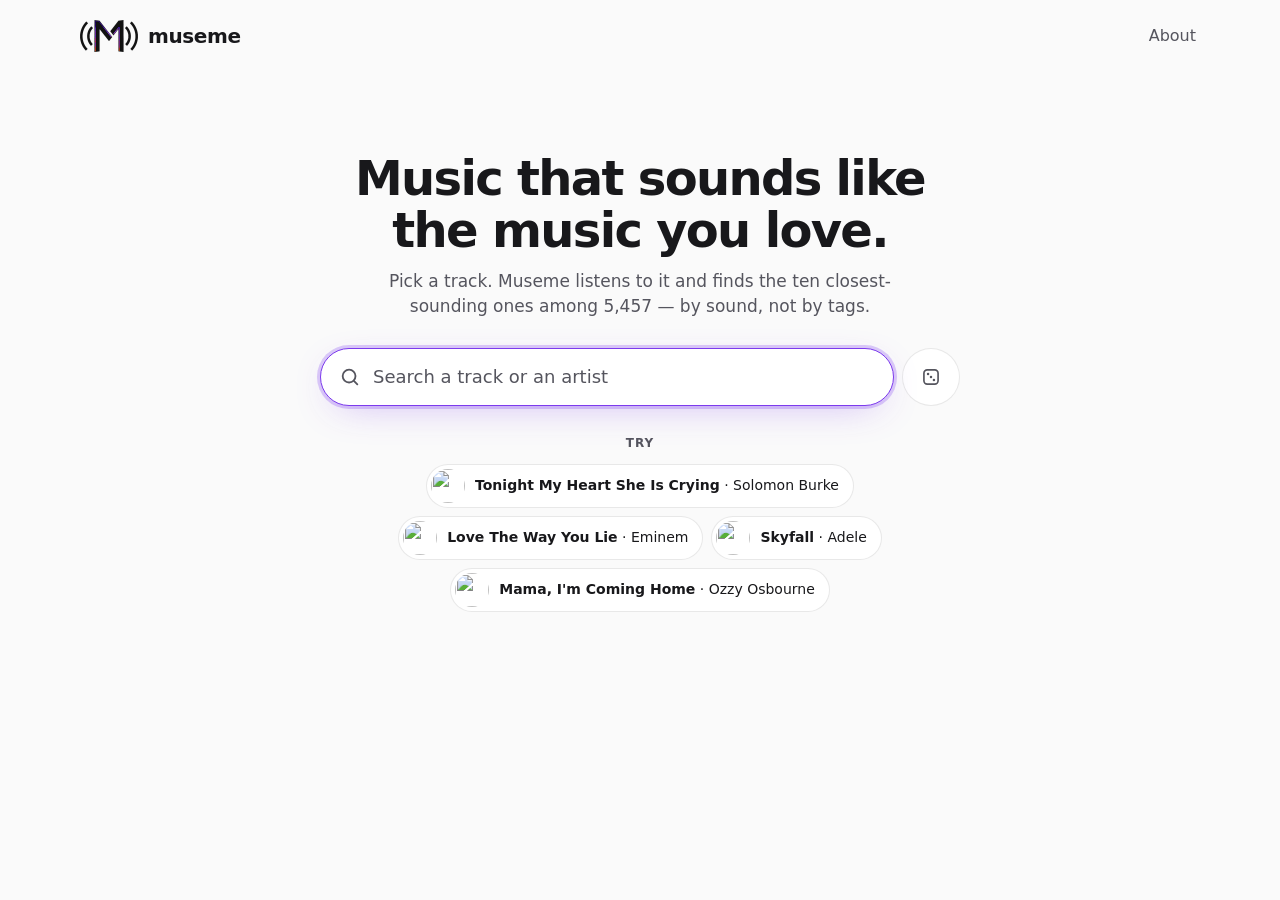
==== commit 234195f9: "Classique : compositeur affiche, 93 / 99 joues en entier ; 8 morceaux retires (5 457) - Titres de la" ====
--- a/web/index.html
+++ b/web/index.html
@@ -53,7 +53,7 @@
     <div id="hero" class="hero">
       <h2>Music that sounds like the music you love.</h2>
       <p>Pick a track. Museme listens to it and finds the ten closest-sounding ones
-        among <span id="count">5,469</span> — by sound, not by tags.</p>
+        among <span id="count">5,457</span> — by sound, not by tags.</p>
     </div>
 
     <div class="pick">
